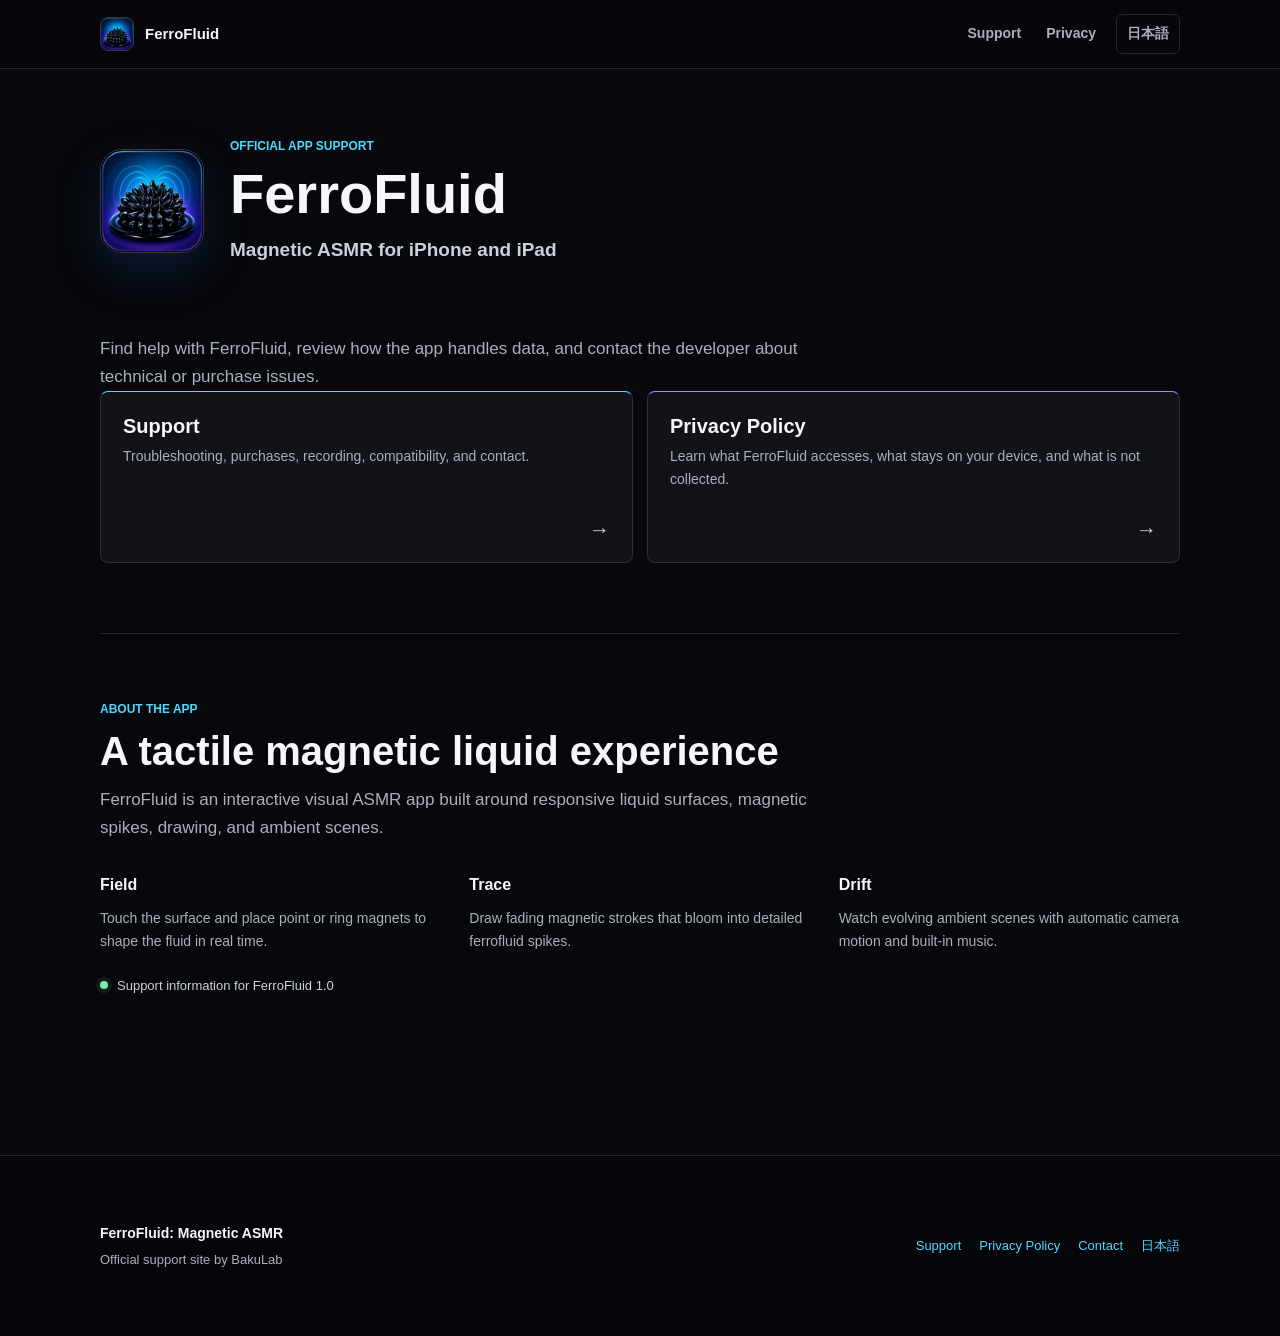
==== index.html @ 5bb4b353 "Launch FerroFluid support site" ====
<!doctype html>
<html lang="en">
  <head>
    <meta charset="utf-8">
    <meta name="viewport" content="width=device-width, initial-scale=1">
    <meta name="theme-color" content="#07080b">
    <meta name="description" content="Official support and privacy information for FerroFluid: Magnetic ASMR on iPhone and iPad.">
    <meta property="og:title" content="FerroFluid: Magnetic ASMR">
    <meta property="og:description" content="Official support and privacy information for FerroFluid.">
    <meta property="og:type" content="website">
    <meta property="og:url" content="https://bakulab-code.github.io/FerroFluid_App/">
    <meta property="og:image" content="https://bakulab-code.github.io/FerroFluid_App/assets/app-icon.png">
    <link rel="canonical" href="https://bakulab-code.github.io/FerroFluid_App/">
    <link rel="alternate" hreflang="en" href="https://bakulab-code.github.io/FerroFluid_App/">
    <link rel="alternate" hreflang="ja" href="https://bakulab-code.github.io/FerroFluid_App/ja/">
    <link rel="icon" href="./assets/app-icon.png">
    <link rel="stylesheet" href="./assets/styles.css">
    <title>FerroFluid: Magnetic ASMR | Official Support</title>
  </head>
  <body>
    <a class="skip-link" href="#main">Skip to content</a>
    <header class="site-header">
      <div class="header-inner">
        <a class="brand" href="./" aria-label="FerroFluid home">
          <img src="./assets/app-icon.png" alt="">
          <span>FerroFluid</span>
        </a>
        <nav class="site-nav" aria-label="Primary navigation">
          <a href="./support/">Support</a>
          <a href="./privacy/">Privacy</a>
          <a class="language-link" href="./ja/" lang="ja">日本語</a>
        </nav>
      </div>
    </header>

    <main id="main">
      <div class="main-inner">
        <section class="product-intro" aria-labelledby="product-title">
          <img src="./assets/app-icon.png" alt="FerroFluid app icon" width="104" height="104">
          <div>
            <p class="eyebrow">Official app support</p>
            <h1 id="product-title">FerroFluid</h1>
            <p class="subtitle">Magnetic ASMR for iPhone and iPad</p>
          </div>
        </section>

        <p class="lede">Find help with FerroFluid, review how the app handles data, and contact the developer about technical or purchase issues.</p>

        <div class="action-grid" aria-label="Support resources">
          <a class="action-card support" href="./support/">
            <div>
              <h2>Support</h2>
              <p>Troubleshooting, purchases, recording, compatibility, and contact.</p>
            </div>
            <span class="arrow" aria-hidden="true">→</span>
          </a>
          <a class="action-card privacy" href="./privacy/">
            <div>
              <h2>Privacy Policy</h2>
              <p>Learn what FerroFluid accesses, what stays on your device, and what is not collected.</p>
            </div>
            <span class="arrow" aria-hidden="true">→</span>
          </a>
        </div>

        <section class="section" aria-labelledby="about-heading">
          <div class="section-heading">
            <p class="eyebrow">About the app</p>
            <h2 id="about-heading">A tactile magnetic liquid experience</h2>
            <p class="lede">FerroFluid is an interactive visual ASMR app built around responsive liquid surfaces, magnetic spikes, drawing, and ambient scenes.</p>
          </div>
          <div class="topic-grid">
            <div class="topic">
              <h3>Field</h3>
              <p>Touch the surface and place point or ring magnets to shape the fluid in real time.</p>
            </div>
            <div class="topic">
              <h3>Trace</h3>
              <p>Draw fading magnetic strokes that bloom into detailed ferrofluid spikes.</p>
            </div>
            <div class="topic">
              <h3>Drift</h3>
              <p>Watch evolving ambient scenes with automatic camera motion and built-in music.</p>
            </div>
          </div>
          <p class="status-line"><span class="status-dot" aria-hidden="true"></span>Support information for FerroFluid 1.0</p>
        </section>
      </div>
    </main>

    <footer class="site-footer">
      <div class="footer-inner">
        <div class="footer-brand">
          <strong>FerroFluid: Magnetic ASMR</strong>
          <span>Official support site by BakuLab</span>
        </div>
        <nav class="footer-links" aria-label="Footer navigation">
          <a href="./support/">Support</a>
          <a href="./privacy/">Privacy Policy</a>
          <a href="https://github.com/bakulab-code/FerroFluid_App/issues/new" rel="noopener noreferrer">Contact</a>
          <a href="./ja/" lang="ja">日本語</a>
        </nav>
      </div>
    </footer>
  </body>
</html>
---- assets/styles.css ----
:root {
  color-scheme: dark;
  --bg: #07080b;
  --surface: #111319;
  --surface-strong: #171a22;
  --line: rgba(255, 255, 255, 0.12);
  --line-strong: rgba(255, 255, 255, 0.2);
  --text: #f5f7fb;
  --muted: #a9afbc;
  --muted-strong: #cbd0db;
  --cyan: #4dd8ff;
  --violet: #a58bff;
  --green: #7ce3b1;
  --danger: #ff7e8c;
  --focus: #ffffff;
  --max-width: 1080px;
}

* {
  box-sizing: border-box;
}

html {
  background: var(--bg);
  scroll-behavior: smooth;
}

body {
  min-width: 320px;
  margin: 0;
  background: var(--bg);
  color: var(--text);
  font-family: -apple-system, BlinkMacSystemFont, "SF Pro Text", "Segoe UI", sans-serif;
  font-size: 16px;
  line-height: 1.65;
  letter-spacing: 0;
  -webkit-font-smoothing: antialiased;
}

a {
  color: inherit;
  text-underline-offset: 0.2em;
}

img {
  display: block;
  max-width: 100%;
}

button,
a {
  -webkit-tap-highlight-color: transparent;
}

:focus-visible {
  outline: 2px solid var(--focus);
  outline-offset: 4px;
}

.skip-link {
  position: fixed;
  top: 10px;
  left: 10px;
  z-index: 100;
  padding: 9px 12px;
  border-radius: 6px;
  background: var(--text);
  color: var(--bg);
  font-weight: 700;
  transform: translateY(-160%);
}

.skip-link:focus {
  transform: translateY(0);
}

.site-header {
  position: sticky;
  top: 0;
  z-index: 20;
  border-bottom: 1px solid var(--line);
  background: rgba(7, 8, 11, 0.92);
  backdrop-filter: blur(18px);
}

.header-inner,
.main-inner,
.footer-inner {
  width: min(calc(100% - 36px), var(--max-width));
  margin-inline: auto;
}

.header-inner {
  display: flex;
  min-height: 68px;
  align-items: center;
  justify-content: space-between;
  gap: 24px;
}

.brand {
  display: inline-flex;
  align-items: center;
  gap: 11px;
  color: var(--text);
  font-weight: 730;
  text-decoration: none;
  white-space: nowrap;
}

.brand img {
  width: 34px;
  height: 34px;
  border: 1px solid var(--line-strong);
  border-radius: 8px;
}

.brand span {
  font-size: 15px;
}

.site-nav {
  display: flex;
  align-items: center;
  justify-content: flex-end;
  gap: 5px;
}

.site-nav a {
  min-height: 38px;
  padding: 7px 10px;
  border-radius: 6px;
  color: var(--muted);
  font-size: 14px;
  font-weight: 650;
  text-decoration: none;
  white-space: nowrap;
}

.site-nav a:hover,
.site-nav a[aria-current="page"] {
  background: var(--surface-strong);
  color: var(--text);
}

.site-nav .language-link {
  margin-left: 5px;
  border: 1px solid var(--line);
}

main {
  min-height: calc(100vh - 68px - 180px);
}

.main-inner {
  padding-block: 68px 92px;
}

.product-intro {
  display: grid;
  grid-template-columns: 104px minmax(0, 1fr);
  align-items: center;
  gap: 26px;
  max-width: 760px;
  padding-bottom: 52px;
}

.product-intro img {
  width: 104px;
  height: 104px;
  border: 1px solid var(--line-strong);
  border-radius: 22px;
  box-shadow: 0 18px 48px rgba(34, 125, 255, 0.16);
}

.eyebrow {
  margin: 0 0 8px;
  color: var(--cyan);
  font-size: 12px;
  font-weight: 760;
  letter-spacing: 0;
  text-transform: uppercase;
}

h1,
h2,
h3,
p {
  overflow-wrap: anywhere;
}

h1 {
  margin: 0;
  font-size: clamp(34px, 7vw, 56px);
  font-weight: 760;
  line-height: 1.05;
  letter-spacing: 0;
}

.subtitle {
  margin: 10px 0 0;
  color: var(--muted-strong);
  font-size: 19px;
  font-weight: 560;
}

.lede {
  max-width: 720px;
  margin: 18px 0 0;
  color: var(--muted);
  font-size: 17px;
}

.action-grid {
  display: grid;
  grid-template-columns: repeat(2, minmax(0, 1fr));
  gap: 14px;
  margin-bottom: 70px;
}

.action-card {
  display: flex;
  min-height: 154px;
  flex-direction: column;
  justify-content: space-between;
  gap: 28px;
  padding: 22px;
  border: 1px solid var(--line);
  border-radius: 8px;
  background: var(--surface);
  color: var(--text);
  text-decoration: none;
  transition: border-color 160ms ease, background 160ms ease, transform 160ms ease;
}

.action-card:hover {
  border-color: var(--line-strong);
  background: var(--surface-strong);
  transform: translateY(-2px);
}

.action-card.support {
  border-top-color: var(--cyan);
}

.action-card.privacy {
  border-top-color: var(--violet);
}

.action-card h2 {
  margin: 0 0 6px;
  font-size: 20px;
  line-height: 1.25;
}

.action-card p {
  margin: 0;
  color: var(--muted);
  font-size: 14px;
}

.arrow {
  align-self: flex-end;
  color: var(--muted-strong);
  font-size: 21px;
  line-height: 1;
}

.section {
  padding-block: 54px;
  border-top: 1px solid var(--line);
}

.section:first-child {
  padding-top: 0;
  border-top: 0;
}

.section-heading {
  max-width: 720px;
  margin-bottom: 30px;
}

.section-heading h2,
.page-header h1 {
  margin: 0;
  font-size: clamp(28px, 5vw, 40px);
  font-weight: 740;
  line-height: 1.15;
}

.section-heading p,
.page-header .lede {
  margin-top: 12px;
}

.topic-grid {
  display: grid;
  grid-template-columns: repeat(3, minmax(0, 1fr));
  gap: 28px;
}

.topic h3 {
  margin: 0 0 8px;
  font-size: 16px;
  font-weight: 700;
}

.topic p {
  margin: 0;
  color: var(--muted);
  font-size: 14px;
}

.status-line {
  display: flex;
  align-items: center;
  gap: 9px;
  margin-top: 22px;
  color: var(--muted-strong);
  font-size: 13px;
}

.status-dot {
  width: 8px;
  height: 8px;
  flex: 0 0 auto;
  border-radius: 50%;
  background: var(--green);
  box-shadow: 0 0 0 4px rgba(124, 227, 177, 0.1);
}

.page-header {
  max-width: 760px;
  padding-bottom: 48px;
}

.page-header .meta {
  margin: 16px 0 0;
  color: var(--muted);
  font-size: 13px;
}

.content-layout {
  display: grid;
  grid-template-columns: minmax(0, 1fr) 260px;
  align-items: start;
  gap: 70px;
}

.prose {
  min-width: 0;
}

.prose section {
  padding: 32px 0;
  border-top: 1px solid var(--line);
}

.prose section:first-child {
  padding-top: 0;
  border-top: 0;
}

.prose h2 {
  margin: 0 0 12px;
  font-size: 21px;
  font-weight: 720;
  line-height: 1.3;
}

.prose h3 {
  margin: 24px 0 8px;
  font-size: 16px;
}

.prose p,
.prose li {
  color: var(--muted-strong);
}

.prose p {
  margin: 0 0 14px;
}

.prose ul,
.prose ol {
  margin: 12px 0 18px;
  padding-left: 22px;
}

.prose li + li {
  margin-top: 7px;
}

.prose a,
.side-panel a,
.site-footer a {
  color: var(--cyan);
}

.side-panel {
  position: sticky;
  top: 92px;
  padding: 18px;
  border: 1px solid var(--line);
  border-radius: 8px;
  background: var(--surface);
}

.side-panel h2 {
  margin: 0 0 12px;
  font-size: 14px;
}

.side-panel ul {
  margin: 0;
  padding: 0;
  list-style: none;
}

.side-panel li + li {
  margin-top: 8px;
}

.side-panel a {
  font-size: 13px;
  text-decoration: none;
}

.side-panel a:hover {
  text-decoration: underline;
}

.contact-panel {
  margin-bottom: 46px;
  padding: 24px;
  border: 1px solid var(--line-strong);
  border-left: 3px solid var(--cyan);
  border-radius: 8px;
  background: var(--surface);
}

.contact-panel h2 {
  margin: 0 0 8px;
  font-size: 21px;
}

.contact-panel p {
  max-width: 680px;
  margin: 0;
  color: var(--muted);
}

.button-row {
  display: flex;
  flex-wrap: wrap;
  gap: 10px;
  margin-top: 20px;
}

.button {
  display: inline-flex;
  min-height: 44px;
  align-items: center;
  justify-content: center;
  gap: 8px;
  padding: 9px 15px;
  border: 1px solid var(--line-strong);
  border-radius: 7px;
  background: var(--text);
  color: var(--bg);
  font-size: 14px;
  font-weight: 720;
  text-decoration: none;
}

.button.secondary {
  background: transparent;
  color: var(--text);
}

.notice {
  margin: 22px 0;
  padding: 15px 17px;
  border-left: 3px solid var(--violet);
  background: rgba(165, 139, 255, 0.08);
  color: var(--muted-strong);
  font-size: 14px;
}

.faq-list {
  border-top: 1px solid var(--line);
}

.faq-list details {
  border-bottom: 1px solid var(--line);
}

.faq-list summary {
  display: flex;
  min-height: 68px;
  align-items: center;
  justify-content: space-between;
  gap: 20px;
  padding: 17px 0;
  color: var(--text);
  font-weight: 680;
  cursor: pointer;
  list-style: none;
}

.faq-list summary::-webkit-details-marker {
  display: none;
}

.faq-list summary::after {
  content: "+";
  color: var(--muted);
  font-size: 21px;
  font-weight: 400;
}

.faq-list details[open] summary::after {
  content: "−";
}

.faq-answer {
  max-width: 760px;
  padding: 0 0 22px;
  color: var(--muted);
}

.faq-answer p {
  margin: 0;
}

.faq-answer ol,
.faq-answer ul {
  margin: 10px 0 0;
  padding-left: 22px;
}

.site-footer {
  border-top: 1px solid var(--line);
  background: #050609;
}

.footer-inner {
  display: flex;
  min-height: 180px;
  align-items: center;
  justify-content: space-between;
  gap: 34px;
  padding-block: 34px;
}

.footer-brand {
  color: var(--muted);
  font-size: 13px;
}

.footer-brand strong {
  display: block;
  margin-bottom: 4px;
  color: var(--text);
  font-size: 14px;
}

.footer-links {
  display: flex;
  flex-wrap: wrap;
  justify-content: flex-end;
  gap: 10px 18px;
}

.footer-links a {
  font-size: 13px;
  text-decoration: none;
}

.footer-links a:hover {
  text-decoration: underline;
}

@media (max-width: 820px) {
  .content-layout {
    grid-template-columns: 1fr;
    gap: 36px;
  }

  .side-panel {
    position: static;
    order: -1;
  }

  .topic-grid {
    grid-template-columns: 1fr;
    gap: 24px;
  }
}

@media (max-width: 680px) {
  .header-inner {
    min-height: 62px;
  }

  .brand span {
    display: none;
  }

  .site-nav {
    gap: 1px;
  }

  .site-nav a {
    padding-inline: 8px;
    font-size: 13px;
  }

  .site-nav .language-link {
    margin-left: 2px;
  }

  .main-inner {
    padding-block: 48px 70px;
  }

  .product-intro {
    grid-template-columns: 76px minmax(0, 1fr);
    gap: 18px;
    padding-bottom: 40px;
  }

  .product-intro img {
    width: 76px;
    height: 76px;
    border-radius: 16px;
  }

  .eyebrow {
    margin-bottom: 5px;
  }

  h1 {
    font-size: 36px;
  }

  .subtitle {
    margin-top: 6px;
    font-size: 16px;
  }

  .lede {
    font-size: 16px;
  }

  .action-grid {
    grid-template-columns: 1fr;
    margin-bottom: 54px;
  }

  .action-card {
    min-height: 128px;
  }

  .section {
    padding-block: 42px;
  }

  .footer-inner {
    min-height: 160px;
    align-items: flex-start;
    flex-direction: column;
    justify-content: center;
  }

  .footer-links {
    justify-content: flex-start;
  }
}

@media (prefers-reduced-motion: reduce) {
  html {
    scroll-behavior: auto;
  }

  .action-card {
    transition: none;
  }
}
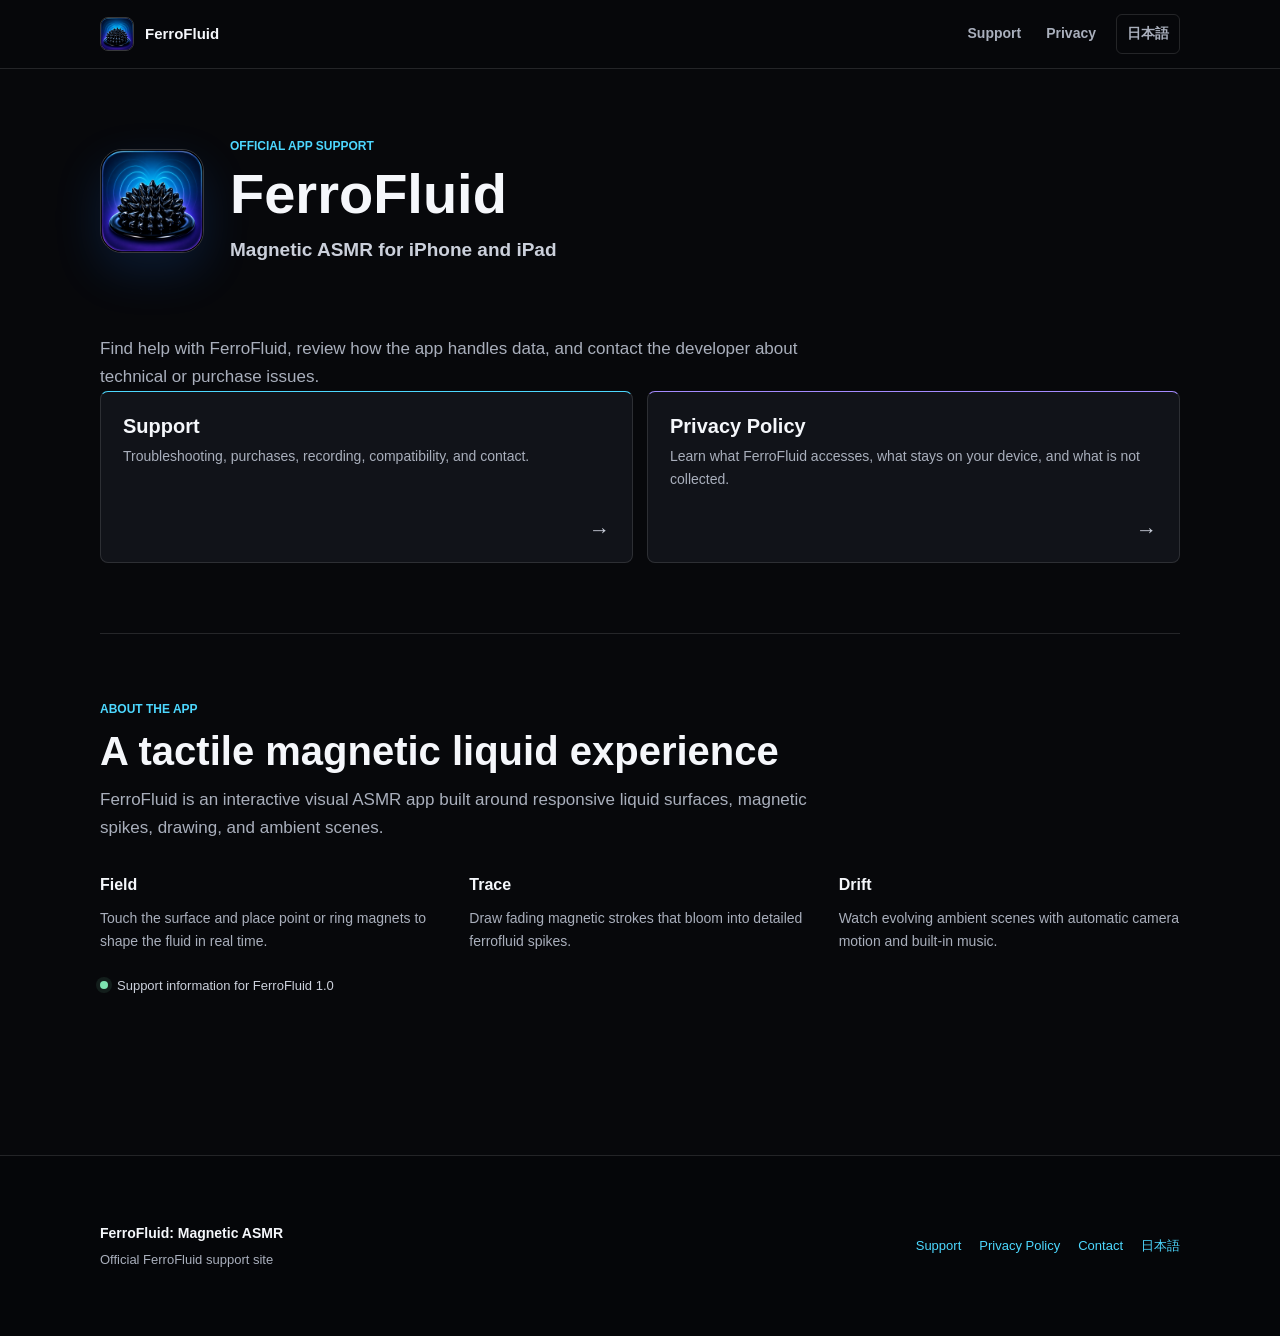
==== commit 2d30c765: "Simplify support contact information" ====
--- a/index.html
+++ b/index.html
@@ -92,12 +92,12 @@
       <div class="footer-inner">
         <div class="footer-brand">
           <strong>FerroFluid: Magnetic ASMR</strong>
-          <span>Official support site by BakuLab</span>
+          <span>Official FerroFluid support site</span>
         </div>
         <nav class="footer-links" aria-label="Footer navigation">
           <a href="./support/">Support</a>
           <a href="./privacy/">Privacy Policy</a>
-          <a href="https://github.com/bakulab-code/FerroFluid_App/issues/new" rel="noopener noreferrer">Contact</a>
+          <a href="mailto:bakulab.g@gmail.com">Contact</a>
           <a href="./ja/" lang="ja">日本語</a>
         </nav>
       </div>
